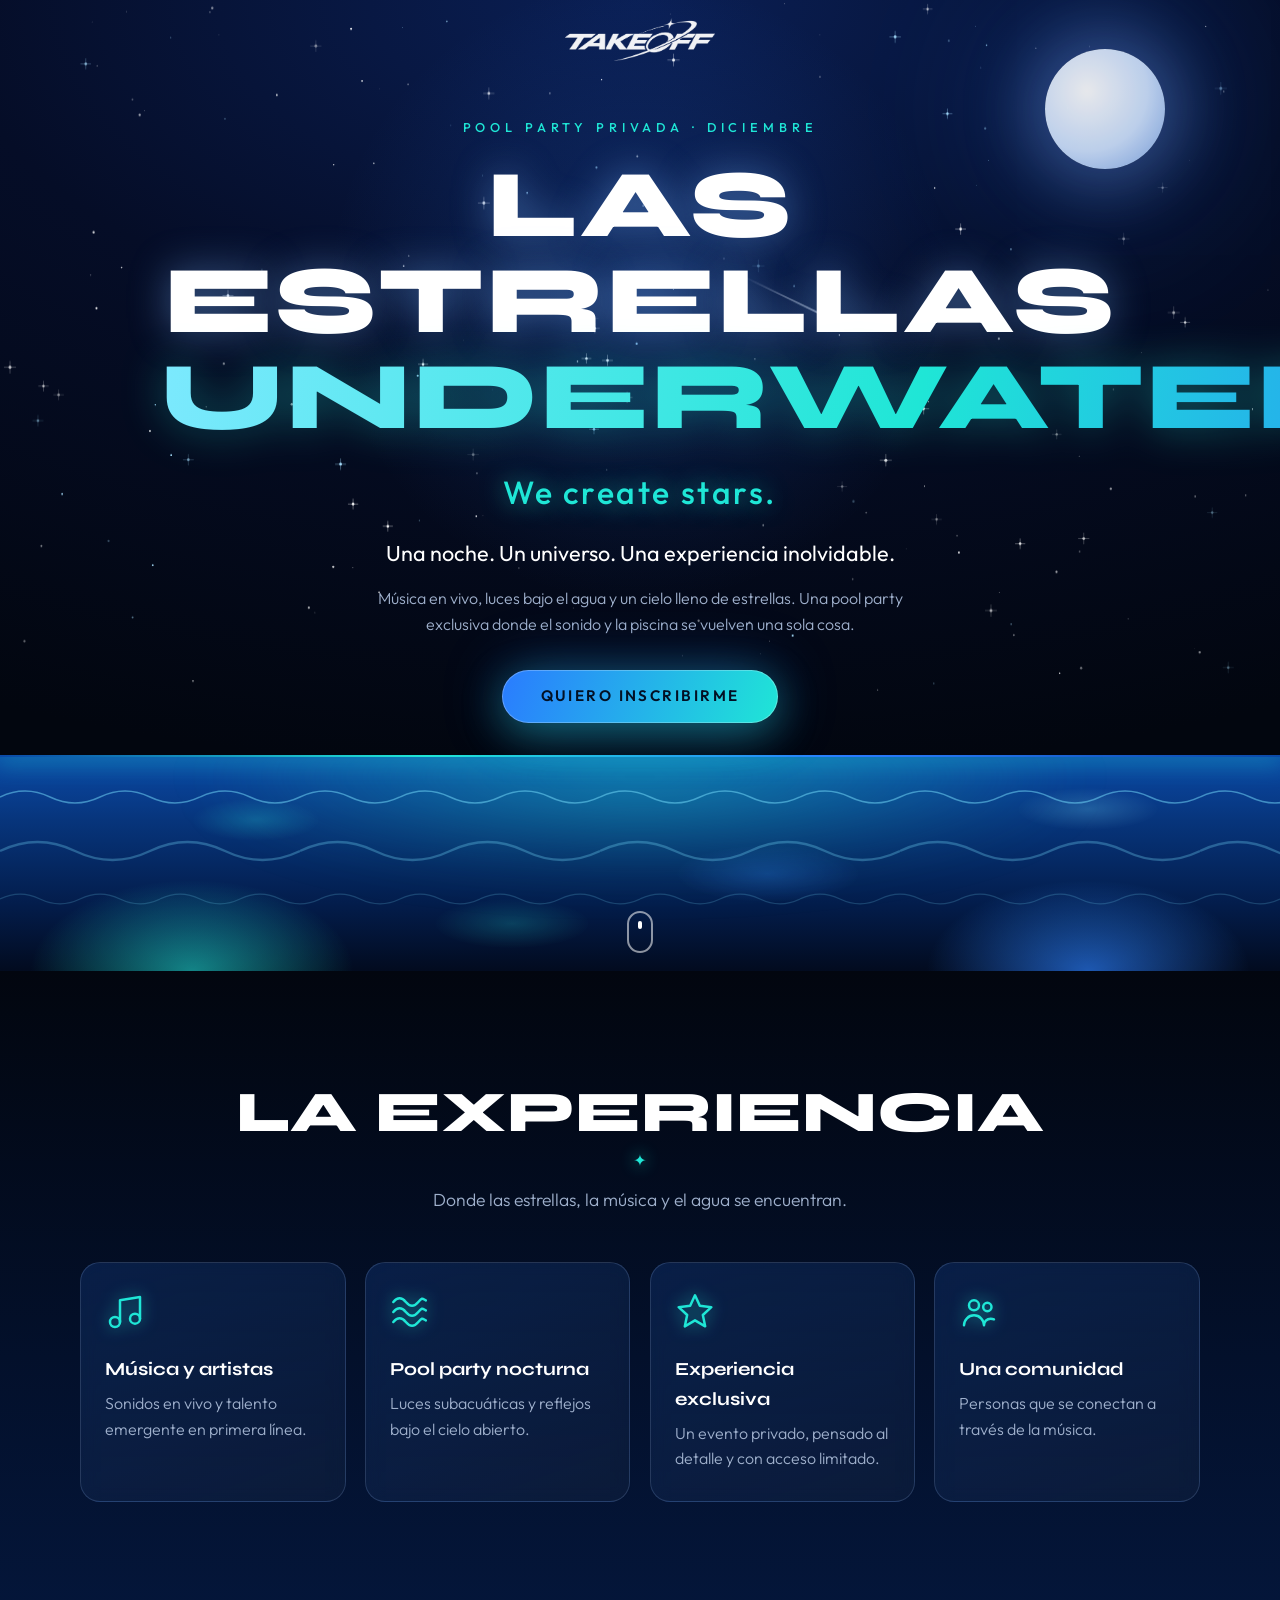
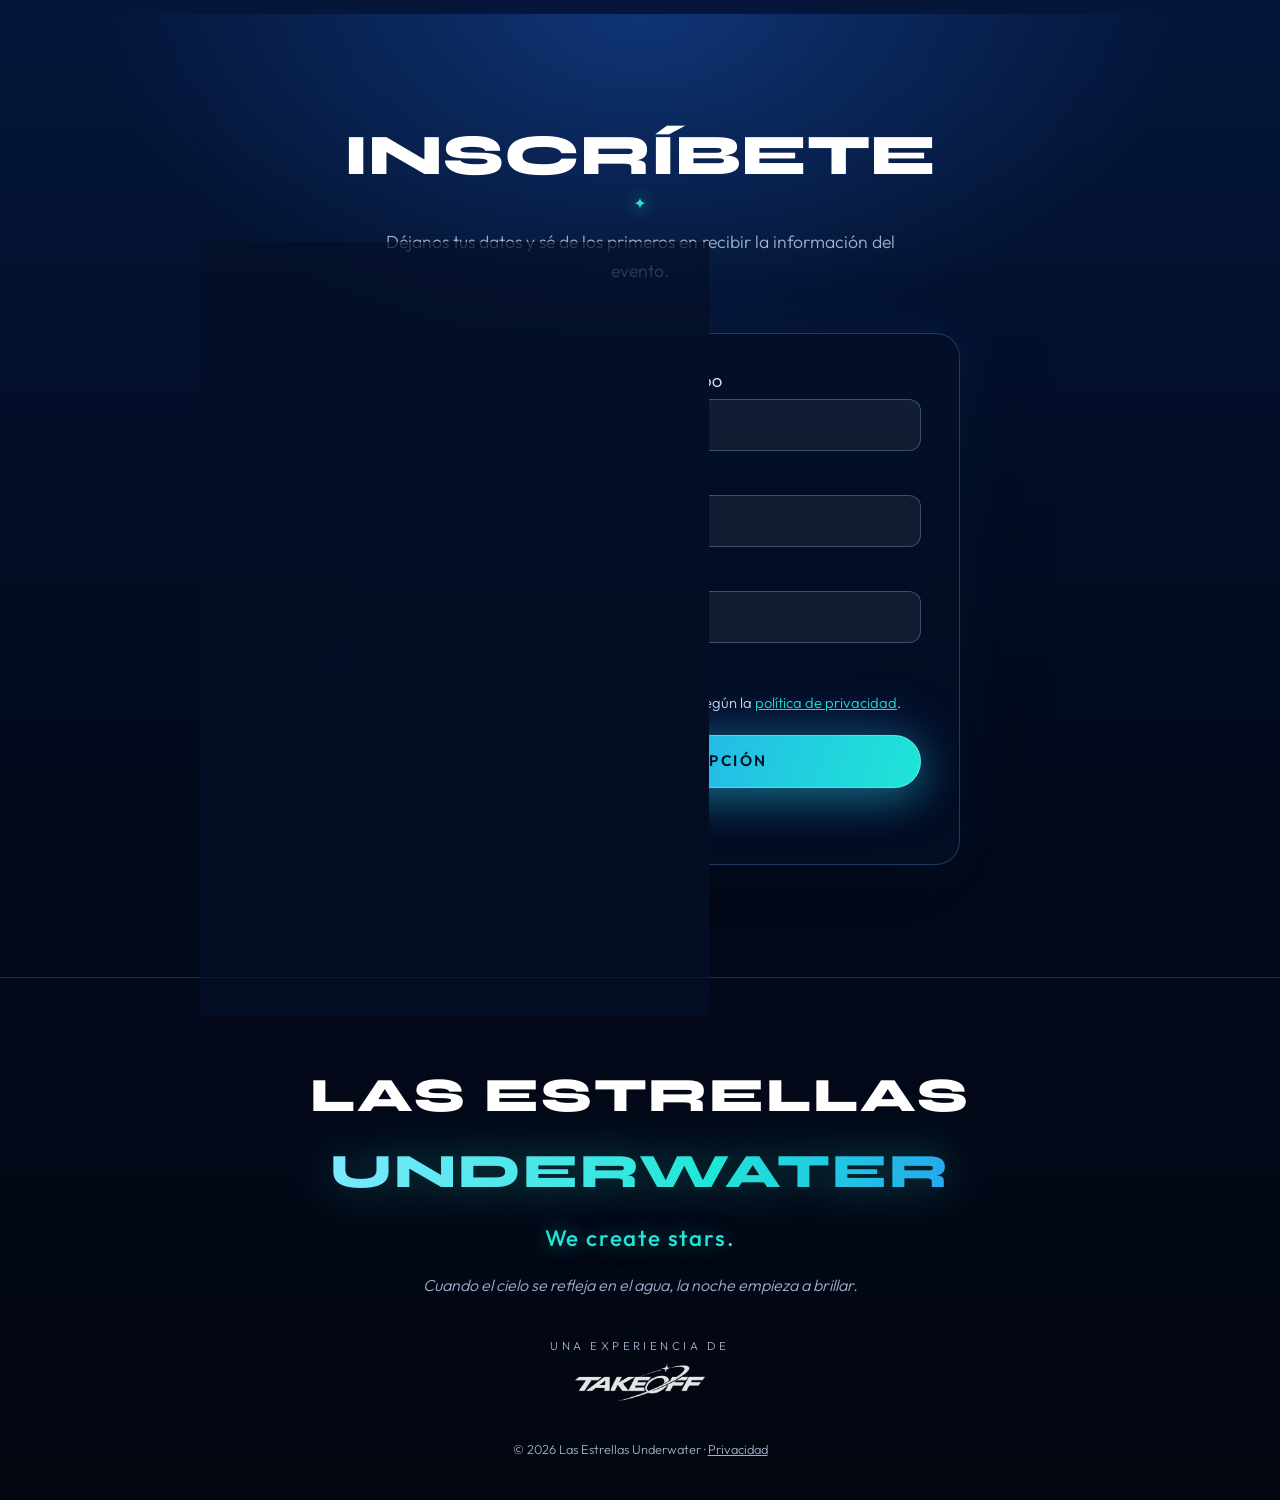
==== index.html @ 4171e139 "Add files via upload" ====
<!DOCTYPE html>
<html lang="es">
<head>
  <meta charset="utf-8">
  <meta name="viewport" content="width=device-width, initial-scale=1, viewport-fit=cover">
  <title>Las Estrellas Underwater</title>
  <meta name="description" content="Una experiencia musical privada alrededor de una piscina bajo las estrellas. Primer evento en diciembre. Inscríbete y asegura tu lugar.">
  <meta name="theme-color" content="#02060f">

  <!-- Open Graph / Redes -->
  <meta property="og:type" content="website">
  <meta property="og:title" content="Las Estrellas Underwater · We create stars.">
  <meta property="og:description" content="Una noche. Un universo. Una experiencia inolvidable. Inscríbete al primer evento de diciembre.">
  <meta property="og:image" content="assets/og-image.png">
  <meta property="og:locale" content="es_ES">
  <meta name="twitter:card" content="summary_large_image">
  <!-- Tras desplegar, añade aquí tu URL real: <meta property="og:url" content="https://TU-DOMINIO"> y usa URL absoluta en og:image -->

  <link rel="icon" type="image/svg+xml" href="assets/favicon.svg">
  <link rel="preconnect" href="https://fonts.googleapis.com">
  <link rel="preconnect" href="https://fonts.gstatic.com" crossorigin>
  <link href="https://fonts.googleapis.com/css2?family=Syne:wght@600;800&family=Outfit:wght@300;400;500;600&display=swap" rel="stylesheet">
  <script>document.documentElement.classList.add('js')</script>
  <link rel="stylesheet" href="css/styles.css">
</head>
<body>
  <a class="skip" href="#inscripcion">Ir al formulario</a>

  <!-- ============ HERO ============ -->
  <header class="hero" id="inicio">
    <canvas id="stars" aria-hidden="true"></canvas>
    <div class="moon" aria-hidden="true"></div>
    <div class="water" aria-hidden="true">
      <div class="water__glow"></div>
      <div class="wave wave--1"></div>
      <div class="wave wave--2"></div>
      <div class="wave wave--3"></div>
      <div class="caustics"></div>
    </div>

    <div class="hero__brand">
      <img src="assets/takeoff-logo.png" alt="TAKEOFF" width="800" height="234" decoding="async">
    </div>

    <div class="hero__content">
      <p class="eyebrow reveal">Pool party privada · Diciembre</p>
      <h1 class="hero__title reveal">
        <span>LAS ESTRELLAS</span>
        <span class="shimmer">UNDERWATER</span>
      </h1>
      <p class="hero__slogan reveal">We create stars.</p>
      <p class="hero__impact reveal">Una noche. Un universo. Una experiencia inolvidable.</p>
      <p class="hero__text reveal">Música en vivo, luces bajo el agua y un cielo lleno de estrellas. Una pool party exclusiva donde el sonido y la piscina se vuelven una sola cosa.</p>
      <a class="btn btn--primary reveal" href="#inscripcion" id="cta-hero">QUIERO INSCRIBIRME</a>
    </div>

    <a class="scroll-hint" href="#experiencia" aria-label="Bajar a la experiencia"><span></span></a>
  </header>

  <main>
    <!-- ============ EXPERIENCIA ============ -->
    <section class="section experience" id="experiencia">
      <div class="container">
        <h2 class="section__title reveal">La experiencia</h2>
        <p class="section__lead reveal">Donde las estrellas, la música y el agua se encuentran.</p>

        <ul class="cards">
          <li class="card reveal">
            <svg viewBox="0 0 24 24" aria-hidden="true"><path d="M9 18V5l12-2v13"/><circle cx="6" cy="18" r="3"/><circle cx="18" cy="16" r="3"/></svg>
            <h3>Música y artistas</h3>
            <p>Sonidos en vivo y talento emergente en primera línea.</p>
          </li>
          <li class="card reveal">
            <svg viewBox="0 0 24 24" aria-hidden="true"><path d="M2 12c2.5-3 5-3 7.5 0s5 3 7.500 0 2.500-2 4.500-1M2 18c2.500-3 5-3 7.500 0s5 3 7.500 0 2.500-2 4.500-1M2 6c2.500-3 5-3 7.500 0s5 3 7.500 0 2.500-2 4.500-1"/></svg>
            <h3>Pool party nocturna</h3>
            <p>Luces subacuáticas y reflejos bajo el cielo abierto.</p>
          </li>
          <li class="card reveal">
            <svg viewBox="0 0 24 24" aria-hidden="true"><path d="M12 2l2.900 6.300 6.900.8-5.100 4.700 1.400 6.800L12 17l-6.100 3.600 1.400-6.800L2.200 9.100l6.900-.8z"/></svg>
            <h3>Experiencia exclusiva</h3>
            <p>Un evento privado, pensado al detalle y con acceso limitado.</p>
          </li>
          <li class="card reveal">
            <svg viewBox="0 0 24 24" aria-hidden="true"><circle cx="9" cy="8" r="3"/><circle cx="17" cy="9" r="2.500"/><path d="M3 20c0-3.300 2.700-6 6-6s6 2.700 6 6M15 20c0-2.200 1.600-4 4-4 1.100 0 2 .4 2 .4"/></svg>
            <h3>Una comunidad</h3>
            <p>Personas que se conectan a través de la música.</p>
          </li>
        </ul>
      </div>
    </section>

    <!-- ============ INSCRIPCIÓN ============ -->
    <section class="section signup" id="inscripcion">
      <div class="container container--narrow">
        <h2 class="section__title reveal">Inscríbete</h2>
        <p class="section__lead reveal">Déjanos tus datos y sé de los primeros en recibir la información del evento.</p>

        <form id="signup-form" class="form reveal" novalidate autocomplete="on">
          <!-- Honeypot anti-spam: debe permanecer vacío -->
          <div class="hp" aria-hidden="true">
            <label for="website">No rellenar</label>
            <input type="text" id="website" name="website" tabindex="-1" autocomplete="off">
          </div>

          <div class="row">
            <div class="field">
              <label for="nombre">Nombre</label>
              <input type="text" id="nombre" name="nombre" autocomplete="given-name" maxlength="60" required aria-describedby="err-nombre">
              <p class="error" id="err-nombre" role="alert"></p>
            </div>
            <div class="field">
              <label for="apellido">Apellido</label>
              <input type="text" id="apellido" name="apellido" autocomplete="family-name" maxlength="60" required aria-describedby="err-apellido">
              <p class="error" id="err-apellido" role="alert"></p>
            </div>
          </div>

          <div class="row row--age">
            <div class="field field--small">
              <label for="edad">Edad</label>
              <input type="text" id="edad" name="edad" inputmode="numeric" maxlength="3" required aria-describedby="err-edad">
              <p class="error" id="err-edad" role="alert"></p>
            </div>
            <div class="field">
              <label for="instagram">Instagram</label>
              <input type="text" id="instagram" name="instagram" placeholder="@usuario o enlace" autocapitalize="none" autocorrect="off" spellcheck="false" maxlength="120" required aria-describedby="err-instagram">
              <p class="error" id="err-instagram" role="alert"></p>
            </div>
          </div>

          <div class="field">
            <label for="whatsapp">WhatsApp</label>
            <input type="tel" id="whatsapp" name="whatsapp" inputmode="tel" autocomplete="tel" placeholder="+57 300 000 0000" maxlength="24" required aria-describedby="err-whatsapp hint-whatsapp">
            <p class="hint" id="hint-whatsapp">Incluye el prefijo internacional (ej. +57).</p>
            <p class="error" id="err-whatsapp" role="alert"></p>
          </div>

          <div class="field field--check">
            <input type="checkbox" id="consentimiento" name="consentimiento" required aria-describedby="err-consentimiento">
            <label for="consentimiento">Acepto el tratamiento de mis datos personales según la <a href="privacidad.html" target="_blank" rel="noopener" id="privacy-link">política de privacidad</a>.</label>
            <p class="error" id="err-consentimiento" role="alert"></p>
          </div>

          <button type="submit" class="btn btn--primary btn--block" id="submit-btn">
            <span class="btn__label">ASEGURAR MI INSCRIPCIÓN</span>
            <span class="btn__spinner" aria-hidden="true"></span>
          </button>

          <!-- Mensajes de estado (error de red, configuración pendiente...) -->
          <p class="status" id="form-status" role="status" aria-live="polite"></p>
        </form>

        <!-- Confirmación -->
        <div class="success" id="success" hidden tabindex="-1">
          <div class="success__star" aria-hidden="true">✦</div>
          <h3>¡Ya estás dentro!</h3>
          <p>Recibimos tu inscripción. Te escribiremos por WhatsApp con las novedades del evento.</p>
        </div>
      </div>
    </section>
  </main>

  <!-- ============ CIERRE ============ -->
  <footer class="footer">
    <div class="container">
      <p class="footer__brand">LAS ESTRELLAS <span class="shimmer">UNDERWATER</span></p>
      <p class="footer__slogan">We create stars.</p>
      <p class="footer__line">Cuando el cielo se refleja en el agua, la noche empieza a brillar.</p>
      <div class="footer__agency">
        <span>Una experiencia de</span>
        <img src="assets/takeoff-logo.png" alt="TAKEOFF" width="800" height="234" loading="lazy" decoding="async">
      </div>
      <nav class="social" aria-label="Redes sociales">
        <a href="#" id="link-instagram" target="_blank" rel="noopener noreferrer">Instagram</a>
        <a href="#" id="link-tiktok" target="_blank" rel="noopener noreferrer">TikTok</a>
      </nav>
      <p class="footer__legal">© <span id="year"></span> Las Estrellas Underwater · <a href="privacidad.html">Privacidad</a></p>
    </div>
  </footer>

  <script src="js/config.js"></script>
  <script src="js/validators.js"></script>
  <script src="js/main.js"></script>
</body>
</html>
---- css/styles.css ----
/* =========================================================
   LAS ESTRELLAS UNDERWATER · Estilos
   Para cambiar la paleta, edita las variables de :root.
   ========================================================= */

:root {
  --black: #02060f;
  --deep: #041533;
  --ocean: #0a4aa6;
  --electric: #2a7bff;
  --turq: #1fe6d6;
  --silver: #d5deec;
  --muted: #9fb0cc;
  --danger: #ff8aa6;
  --warn: #ffd37a;
  --font-display: 'Syne', system-ui, -apple-system, 'Segoe UI', sans-serif;
  --font-body: 'Outfit', system-ui, -apple-system, 'Segoe UI', sans-serif;
}

*, *::before, *::after { box-sizing: border-box; }
html { scroll-behavior: smooth; -webkit-text-size-adjust: 100%; }
body {
  margin: 0;
  background: var(--black);
  color: var(--silver);
  font-family: var(--font-body);
  font-weight: 300;
  line-height: 1.6;
  overflow-x: hidden;
}
img { max-width: 100%; height: auto; display: block; }
a { color: inherit; }
[hidden] { display: none !important; }

:focus-visible { outline: 2px solid var(--turq); outline-offset: 3px; }

.skip {
  position: absolute; left: 1rem; top: -4rem; z-index: 100;
  background: var(--turq); color: #021024; padding: .6rem 1rem; border-radius: 8px; font-weight: 600;
  transition: top .2s;
}
.skip:focus { top: 1rem; }

/* ---------- Revelado al hacer scroll ---------- */
.js .reveal {
  opacity: 0;
  transform: translateY(24px);
  transition: opacity .9s ease, transform .9s cubic-bezier(.2, .7, .2, 1);
  transition-delay: var(--d, 0s);
}
.js .reveal.is-visible { opacity: 1; transform: none; }

/* ---------- Texto con brillo ---------- */
.shimmer {
  background: linear-gradient(100deg, #7fe9ff 0%, var(--turq) 25%, var(--electric) 50%, #e9f1ff 75%, var(--turq) 100%);
  background-size: 250% 100%;
  -webkit-background-clip: text; background-clip: text;
  color: transparent; -webkit-text-fill-color: transparent;
  animation: shimmer 6s linear infinite;
  filter: drop-shadow(0 0 22px rgba(31, 230, 214, .35));
}
@keyframes shimmer { to { background-position: -250% 0; } }

/* ---------- Botones ---------- */
.btn {
  position: relative; display: inline-flex; align-items: center; justify-content: center;
  padding: 1.05rem 2.4rem; border: 0; border-radius: 999px; cursor: pointer; overflow: hidden;
  font: 600 .95rem/1 var(--font-body); letter-spacing: .16em; text-decoration: none; text-transform: uppercase;
  transition: transform .25s ease, box-shadow .25s ease;
}
.btn { line-height: 1.3; text-align: center; }
@media (max-width: 480px) {
  .btn { letter-spacing: .1em; padding: 1rem 1.2rem; font-size: .88rem; }
  .eyebrow { letter-spacing: .22em; font-size: .72rem; }
}
.btn--primary {
  color: #021024;
  background: linear-gradient(110deg, var(--electric), var(--turq));
  box-shadow: 0 0 0 1px rgba(255, 255, 255, .25) inset, 0 10px 40px rgba(31, 230, 214, .35), 0 0 60px rgba(42, 123, 255, .35);
}
.btn--primary::after {
  content: ""; position: absolute; inset: 0; transform: translateX(-120%);
  background: linear-gradient(100deg, transparent 30%, rgba(255, 255, 255, .55) 50%, transparent 70%);
  animation: sweep 3.8s ease-in-out infinite;
}
@keyframes sweep { 0%, 55% { transform: translateX(-120%); } 100% { transform: translateX(120%); } }
.btn--primary:hover { transform: translateY(-3px) scale(1.02); box-shadow: 0 0 0 1px rgba(255, 255, 255, .35) inset, 0 16px 50px rgba(31, 230, 214, .5), 0 0 80px rgba(42, 123, 255, .5); }
.btn--primary:active { transform: translateY(0) scale(.99); }
.btn--block { width: 100%; margin-top: .6rem; }
.btn[disabled] { cursor: not-allowed; opacity: .85; }
.btn__spinner {
  display: none; position: absolute; width: 22px; height: 22px; border-radius: 50%;
  border: 3px solid rgba(2, 16, 36, .25); border-top-color: #021024; animation: spin .8s linear infinite;
}
.btn.is-loading .btn__label { opacity: 0; }
.btn.is-loading .btn__spinner { display: block; }
.btn.is-loading::after { display: none; }
@keyframes spin { to { transform: rotate(360deg); } }

/* =========================================================
   HERO
   ========================================================= */
.hero {
  position: relative; min-height: 100vh; min-height: 100svh;
  display: grid; place-items: center; text-align: center;
  --water-h: clamp(150px, 24svh, 260px);
  padding: clamp(6rem, 13svh, 8rem) 1.25rem calc(var(--water-h) + 2rem); overflow: hidden; isolation: isolate;
  background: radial-gradient(120% 80% at 50% 0%, #0a1f55 0%, #050d27 45%, var(--black) 100%);
}
.hero::before { /* resplandor que sigue al puntero */
  content: ""; position: absolute; inset: 0; z-index: -2; pointer-events: none;
  background: radial-gradient(520px circle at var(--mx, 50%) var(--my, 30%), rgba(42, 123, 255, .2), transparent 60%);
}
#stars { position: absolute; inset: 0; width: 100%; height: 100%; z-index: -3; }

.moon {
  position: absolute; top: 5%; right: 9%; z-index: -2; opacity: .9;
  width: clamp(64px, 11vw, 120px); aspect-ratio: 1; border-radius: 50%;
  background: radial-gradient(circle at 35% 35%, #fff, #cfe3ff 55%, #7fa8e8);
  box-shadow: 0 0 60px 20px rgba(120, 170, 255, .35), 0 0 160px 60px rgba(42, 123, 255, .2);
}

.hero__brand {
  position: absolute; top: max(1.1rem, env(safe-area-inset-top)); left: 50%; transform: translateX(-50%);
  width: clamp(96px, 20vw, 150px); z-index: 2; opacity: .95;
}

/* Piscina */
.water {
  position: absolute; left: 0; right: 0; bottom: 0; height: var(--water-h); z-index: -1; overflow: hidden;
  background: linear-gradient(180deg, #0b4aa8 0%, #07357c 30%, #031c4a 70%, #020b1f 100%);
}
.water::before { /* línea de horizonte luminosa */
  content: ""; position: absolute; left: 0; right: 0; top: 0; height: 2px; z-index: 3;
  background: linear-gradient(90deg, transparent, var(--turq), var(--electric), transparent);
  box-shadow: 0 0 24px 4px rgba(31, 230, 214, .55);
}
.water::after { /* luces subacuáticas */
  content: ""; position: absolute; inset: 0; z-index: 1; mix-blend-mode: screen;
  background:
    radial-gradient(ellipse 18% 60% at 15% 100%, rgba(31, 230, 214, .55), transparent 70%),
    radial-gradient(ellipse 18% 60% at 85% 100%, rgba(42, 123, 255, .65), transparent 70%);
  animation: lights 5s ease-in-out infinite alternate;
}
@keyframes lights { from { opacity: .55; } to { opacity: 1; } }
.water__glow {
  position: absolute; left: 50%; top: -35%; width: 70%; height: 90%; transform: translateX(-50%);
  background: radial-gradient(closest-side, rgba(31, 230, 214, .4), transparent); filter: blur(30px);
}
.wave {
  position: absolute; left: 0; right: 0; height: 24px; z-index: 2;
  background-image: url("data:image/svg+xml,%3Csvg xmlns='http://www.w3.org/2000/svg' width='200' height='24' viewBox='0 0 200 24'%3E%3Cpath d='M0 12Q25 0 50 12T100 12T150 12T200 12' fill='none' stroke='%2378e0ff' stroke-width='1.5'/%3E%3C/svg%3E");
  background-repeat: repeat-x;
}
.wave--1 { top: 14%; opacity: .5; animation: drift 14s linear infinite; }
.wave--2 { top: 36%; height: 36px; opacity: .3; background-size: 300px 36px; animation: drift 22s linear infinite reverse; }
.wave--3 { top: 62%; height: 20px; opacity: .2; background-size: 160px 20px; animation: drift 18s linear infinite; }
@keyframes drift { to { background-position-x: 400px; } }
.caustics {
  position: absolute; inset: 0; z-index: 1; mix-blend-mode: screen; opacity: .55;
  background:
    radial-gradient(ellipse 90px 30px at 20% 30%, rgba(31, 230, 214, .4), transparent 70%),
    radial-gradient(ellipse 130px 40px at 60% 55%, rgba(42, 123, 255, .45), transparent 70%),
    radial-gradient(ellipse 100px 30px at 85% 25%, rgba(120, 220, 255, .4), transparent 70%),
    radial-gradient(ellipse 110px 35px at 40% 78%, rgba(31, 230, 214, .35), transparent 70%);
  animation: caustics 9s ease-in-out infinite alternate;
}
@keyframes caustics { from { transform: translateX(-3%) scale(1); } to { transform: translateX(3%) scale(1.08); } }

.hero__content { position: relative; z-index: 1; max-width: 60rem; }
.eyebrow {
  margin: 0 0 1.2rem; color: var(--turq); font-weight: 500; font-size: .8rem;
  letter-spacing: .38em; text-transform: uppercase;
}
.hero__title {
  margin: 0; font-family: var(--font-display); font-weight: 800; text-transform: uppercase;
  font-size: clamp(1.6rem, min(7.6vw, 11svh), 6rem); line-height: 1; letter-spacing: .02em;
}
.hero__title span { display: block; }
/* Margen de seguridad: evita que la última letra se corte con el degradado en el texto */
.hero__title .shimmer, .footer__brand .shimmer { display: inline-block; padding: .12em .18em; margin: -.12em -.18em; overflow: visible; }
.hero__title span:first-child { color: #fff; text-shadow: 0 0 40px rgba(120, 180, 255, .45); }
.hero__slogan {
  margin: 1.4rem 0 0; font-size: clamp(1.3rem, 3.6vw, 2rem); font-weight: 500; letter-spacing: .08em;
  color: var(--turq); text-shadow: 0 0 24px rgba(31, 230, 214, .6);
}
.hero__impact { margin: 1.1rem auto 0; max-width: 34rem; font-size: clamp(1.05rem, 2.6vw, 1.35rem); font-weight: 400; color: #fff; }
.hero__text { margin: 1rem auto 2rem; max-width: 36rem; color: var(--muted); }

.scroll-hint {
  position: absolute; left: 50%; bottom: 1.1rem; z-index: 4; transform: translateX(-50%);
  width: 26px; height: 42px; border: 2px solid rgba(255, 255, 255, .55); border-radius: 14px;
}
.scroll-hint span {
  position: absolute; left: 50%; top: 8px; width: 4px; height: 8px; margin-left: -2px; border-radius: 2px;
  background: #fff; animation: scrollDot 1.8s ease-in-out infinite;
}
@keyframes scrollDot { 0% { opacity: 0; transform: translateY(0); } 40% { opacity: 1; } 100% { opacity: 0; transform: translateY(14px); } }

/* =========================================================
   SECCIONES
   ========================================================= */
.section { position: relative; padding: clamp(4.5rem, 10vw, 7rem) 0; }
.container { width: min(100% - 2.5rem, 70rem); margin-inline: auto; }
.container--narrow { width: min(100% - 2.5rem, 40rem); }
.section__title {
  margin: 0; text-align: center; text-transform: uppercase;
  font-family: var(--font-display); font-weight: 800; font-size: clamp(2rem, 6vw, 3.6rem); line-height: 1.05; color: #fff;
}
.section__title::after {
  content: "✦"; display: block; margin-top: .6rem; font-size: 1rem; color: var(--turq); text-shadow: 0 0 16px var(--turq);
}
.section__lead { margin: 1rem auto 3rem; max-width: 32rem; text-align: center; color: var(--muted); font-size: 1.1rem; }

.experience { background: linear-gradient(180deg, var(--black), #03102b 60%, #04163a); }
.cards { list-style: none; margin: 0; padding: 0; display: grid; gap: 1.2rem; grid-template-columns: 1fr; }
@media (min-width: 640px) { .cards { grid-template-columns: repeat(2, 1fr); } }
@media (min-width: 1000px) { .cards { grid-template-columns: repeat(4, 1fr); } }
.card {
  padding: 1.8rem 1.5rem; border-radius: 20px; backdrop-filter: blur(8px);
  background: linear-gradient(160deg, rgba(42, 123, 255, .16), rgba(255, 255, 255, .03));
  border: 1px solid rgba(160, 200, 255, .18);
  transition: transform .35s ease, border-color .35s ease, box-shadow .35s ease;
}
.card:hover { transform: translateY(-6px); border-color: rgba(31, 230, 214, .55); box-shadow: 0 18px 50px rgba(0, 0, 0, .4), 0 0 40px rgba(31, 230, 214, .18); }
.card svg { width: 40px; height: 40px; fill: none; stroke: var(--turq); stroke-width: 1.5; stroke-linecap: round; stroke-linejoin: round; filter: drop-shadow(0 0 8px rgba(31, 230, 214, .6)); }
.card h3 { margin: 1rem 0 .4rem; font-family: var(--font-display); font-size: 1.15rem; color: #fff; }
.card p { margin: 0; color: var(--muted); }

.signup {
  background:
    radial-gradient(60% 50% at 50% 0%, rgba(42, 123, 255, .3), transparent 70%),
    linear-gradient(180deg, #04163a, #02091b 80%);
}

/* =========================================================
   FORMULARIO
   ========================================================= */
.form {
  padding: clamp(1.3rem, 4vw, 2.4rem); border-radius: 24px; backdrop-filter: blur(14px);
  background: rgba(5, 16, 40, .72); border: 1px solid rgba(120, 190, 255, .25);
  box-shadow: 0 30px 80px rgba(0, 0, 0, .5), 0 0 60px rgba(42, 123, 255, .15);
}
.row { display: grid; gap: 1.1rem; margin-bottom: 1.1rem; }
@media (min-width: 560px) {
  .row { grid-template-columns: 1fr 1fr; }
  .row--age { grid-template-columns: 140px 1fr; }
}
.field { margin-bottom: 1.1rem; }
.row .field { margin-bottom: 0; }
.field label {
  display: block; margin-bottom: .4rem; font-size: .8rem; font-weight: 500; letter-spacing: .14em; text-transform: uppercase; color: var(--silver);
}
.field input[type="text"], .field input[type="tel"] {
  width: 100%; padding: .9rem 1rem; border-radius: 12px; color: #fff; font: 400 1rem/1.3 var(--font-body);
  background: rgba(255, 255, 255, .06); border: 1px solid rgba(160, 200, 255, .3);
  transition: border-color .2s, box-shadow .2s, background .2s;
}
.field input::placeholder { color: #7f92b3; }
.field input:focus { outline: none; border-color: var(--turq); background: rgba(255, 255, 255, .09); box-shadow: 0 0 0 3px rgba(31, 230, 214, .25), 0 0 24px rgba(31, 230, 214, .2); }
.field.is-invalid input[type="text"], .field.is-invalid input[type="tel"] { border-color: var(--danger); box-shadow: 0 0 0 3px rgba(255, 138, 166, .18); }
.hint { margin: .4rem 0 0; font-size: .8rem; color: var(--muted); }
.error { display: none; margin: .45rem 0 0; font-size: .85rem; color: var(--danger); }
.is-invalid > .error { display: block; }

.field--check { display: grid; grid-template-columns: auto 1fr; gap: .2rem .8rem; align-items: start; margin: 1.4rem 0 .6rem; }
.field--check label { margin: 0; text-transform: none; letter-spacing: 0; font-size: .92rem; font-weight: 300; line-height: 1.5; }
.field--check a { color: var(--turq); }
.field--check .error { grid-column: 1 / -1; }
.field--check input {
  appearance: none; -webkit-appearance: none; position: relative; margin: .1rem 0 0; width: 22px; height: 22px; cursor: pointer;
  border-radius: 6px; border: 1.5px solid rgba(160, 200, 255, .5); background: rgba(255, 255, 255, .06); transition: .2s;
}
.field--check input:checked { background: linear-gradient(135deg, var(--electric), var(--turq)); border-color: transparent; }
.field--check input:checked::after {
  content: ""; position: absolute; left: 7px; top: 2px; width: 6px; height: 12px;
  border: solid #021024; border-width: 0 2.5px 2.5px 0; transform: rotate(45deg);
}
.field--check.is-invalid input { border-color: var(--danger); }

.status { min-height: 1.4em; margin: 1rem 0 0; font-size: .95rem; text-align: center; }
.status.is-error { color: var(--danger); }
.status.is-warn { color: var(--warn); }
.status.is-info { color: var(--turq); }
.hp { position: absolute; left: -9999px; width: 1px; height: 1px; overflow: hidden; }

.success {
  text-align: center; padding: 3rem 1.5rem; border-radius: 24px;
  background: rgba(5, 16, 40, .72); border: 1px solid rgba(31, 230, 214, .5);
  box-shadow: 0 0 80px rgba(31, 230, 214, .25);
}
.success:focus { outline: none; }
.success__star { font-size: 3rem; color: var(--turq); text-shadow: 0 0 30px var(--turq); animation: pulse 2.2s ease-in-out infinite; }
.success h3 { margin: .4rem 0; font-family: var(--font-display); font-size: 1.8rem; color: #fff; }
.success p { margin: 0 auto; max-width: 26rem; color: var(--silver); }
@keyframes pulse { 50% { transform: scale(1.2); opacity: .8; } }

/* =========================================================
   CIERRE
   ========================================================= */
.footer {
  padding: 5rem 0 2.5rem; text-align: center;
  background: linear-gradient(180deg, #02091b, var(--black));
  border-top: 1px solid rgba(31, 230, 214, .25);
}
.footer__brand { margin: 0; font-family: var(--font-display); font-weight: 800; font-size: clamp(1.4rem, 5.6vw, 3rem); letter-spacing: .04em; color: #fff; }
.footer__slogan { margin: .6rem 0 0; font-size: 1.4rem; font-weight: 500; letter-spacing: .08em; color: var(--turq); text-shadow: 0 0 20px rgba(31, 230, 214, .5); }
.footer__line { margin: 1rem auto 0; max-width: 28rem; color: var(--muted); font-style: italic; }
.footer__agency { margin: 2.4rem auto 0; display: flex; flex-direction: column; align-items: center; gap: .5rem; }
.footer__agency span { font-size: .72rem; letter-spacing: .3em; text-transform: uppercase; color: var(--muted); }
.footer__agency img { width: 130px; opacity: .9; }
.social { margin-top: 2rem; display: flex; justify-content: center; gap: .8rem; flex-wrap: wrap; }
.social a {
  padding: .7rem 1.5rem; border-radius: 999px; text-decoration: none; font-weight: 500; letter-spacing: .1em; text-transform: uppercase; font-size: .85rem;
  border: 1px solid rgba(160, 200, 255, .35); transition: .25s;
}
.social a:hover { border-color: var(--turq); color: var(--turq); box-shadow: 0 0 24px rgba(31, 230, 214, .3); transform: translateY(-2px); }
.footer__legal { margin: 2.4rem 0 0; font-size: .8rem; color: var(--muted); }

/* =========================================================
   PÁGINA LEGAL (privacidad.html)
   ========================================================= */
.legal { padding: 5rem 0; min-height: 100vh; background: radial-gradient(80% 40% at 50% 0%, rgba(42, 123, 255, .25), transparent 70%), var(--black); }
.legal .container { width: min(100% - 2.5rem, 46rem); }
.legal h1 { font-family: var(--font-display); font-size: clamp(1.8rem, 6vw, 2.8rem); color: #fff; margin: 0 0 .4rem; }
.legal h2 { font-family: var(--font-display); font-size: 1.25rem; color: var(--turq); margin: 2rem 0 .4rem; }
.legal p, .legal li { color: var(--silver); }
.legal a { color: var(--turq); }
.legal .back { display: inline-block; margin-bottom: 2rem; text-decoration: none; letter-spacing: .1em; text-transform: uppercase; font-size: .8rem; }

/* =========================================================
   Accesibilidad: respetar movimiento reducido
   ========================================================= */
@media (prefers-reduced-motion: reduce) {
  *, *::before, *::after { animation: none !important; transition: none !important; scroll-behavior: auto !important; }
  .js .reveal { opacity: 1; transform: none; }
}
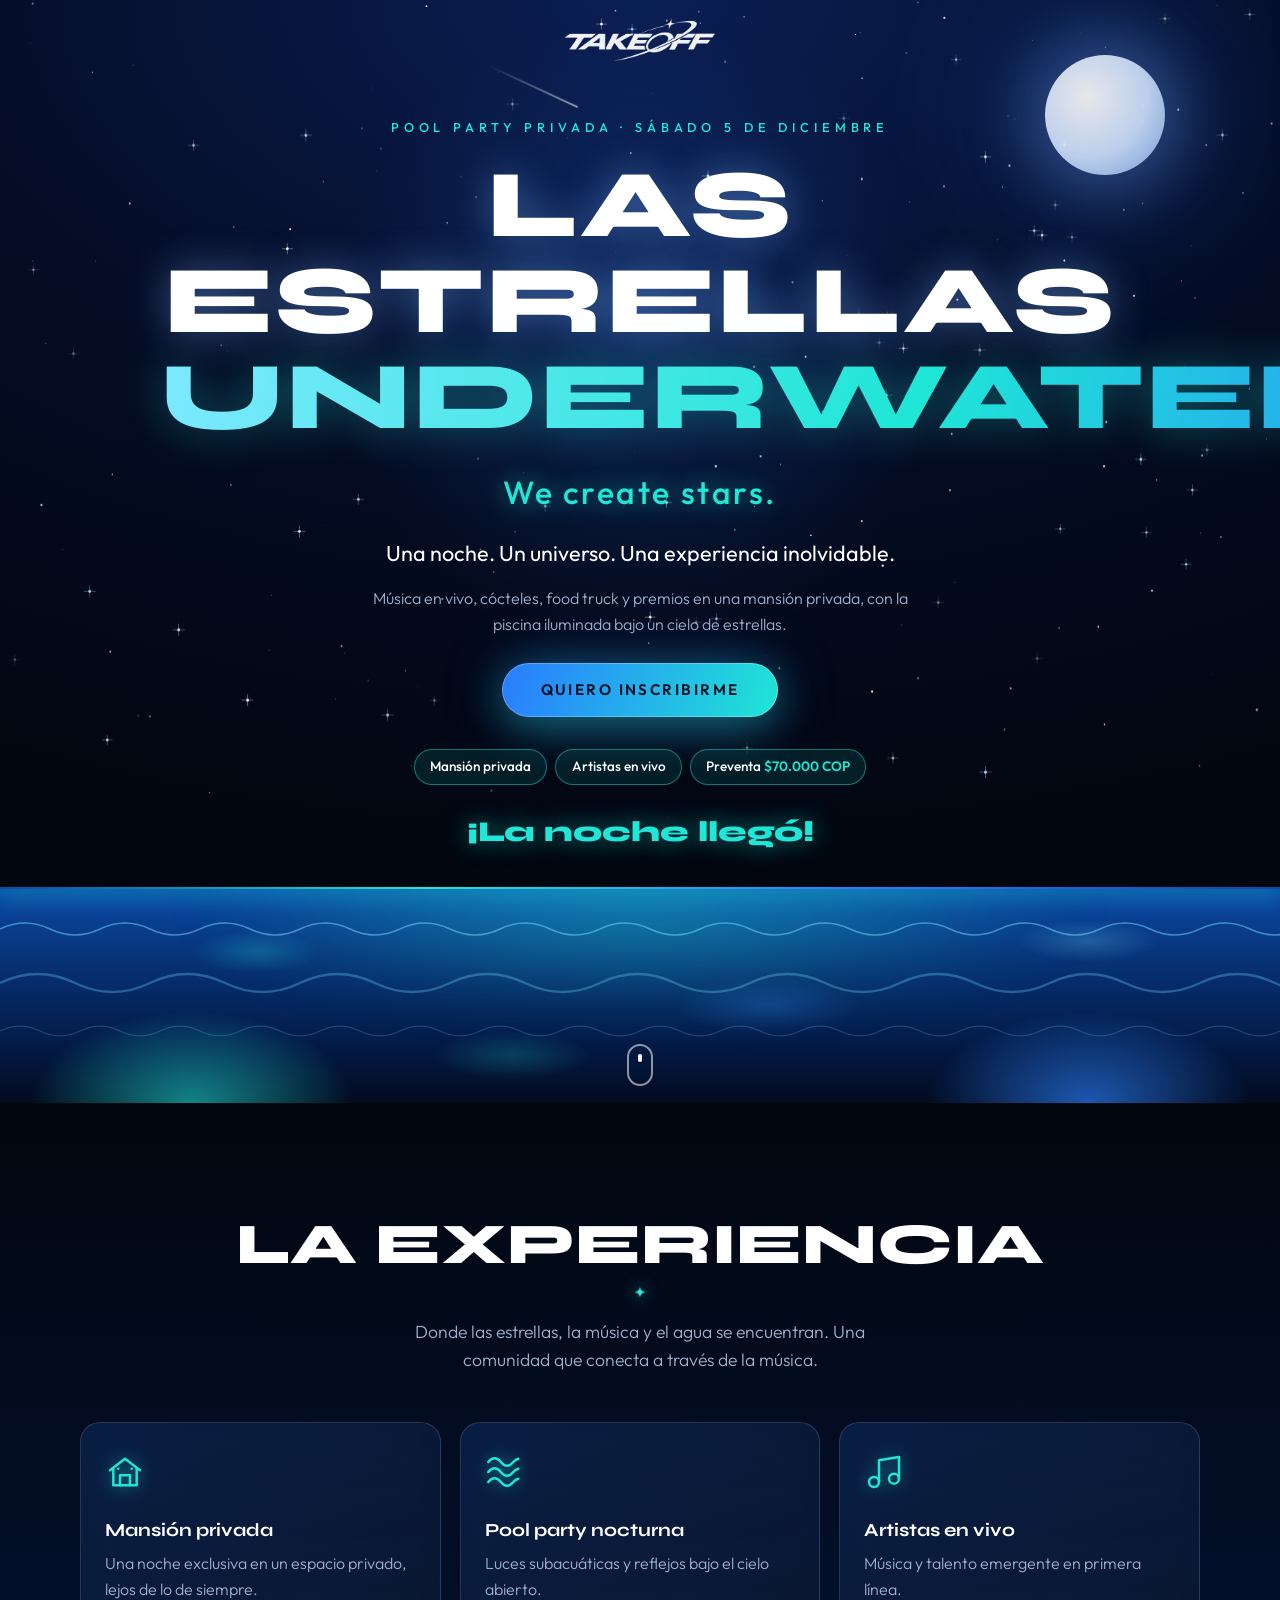
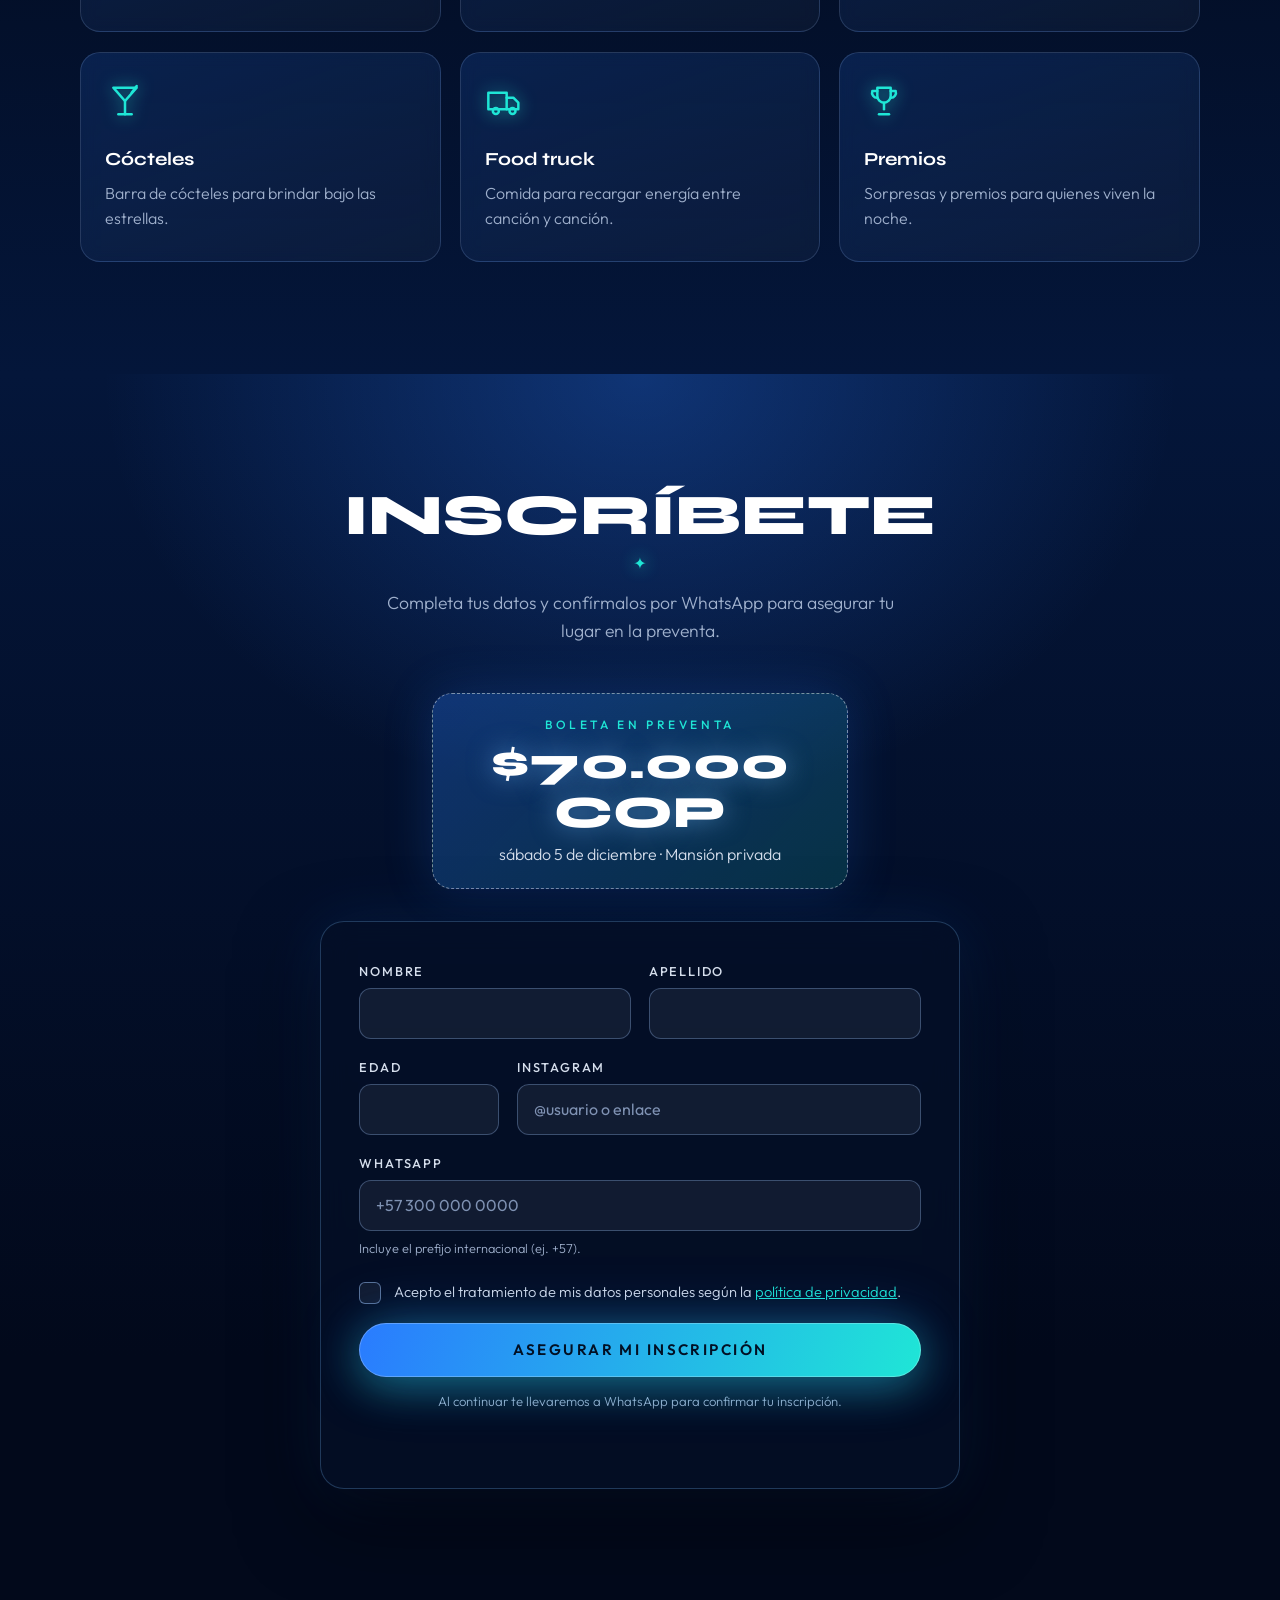
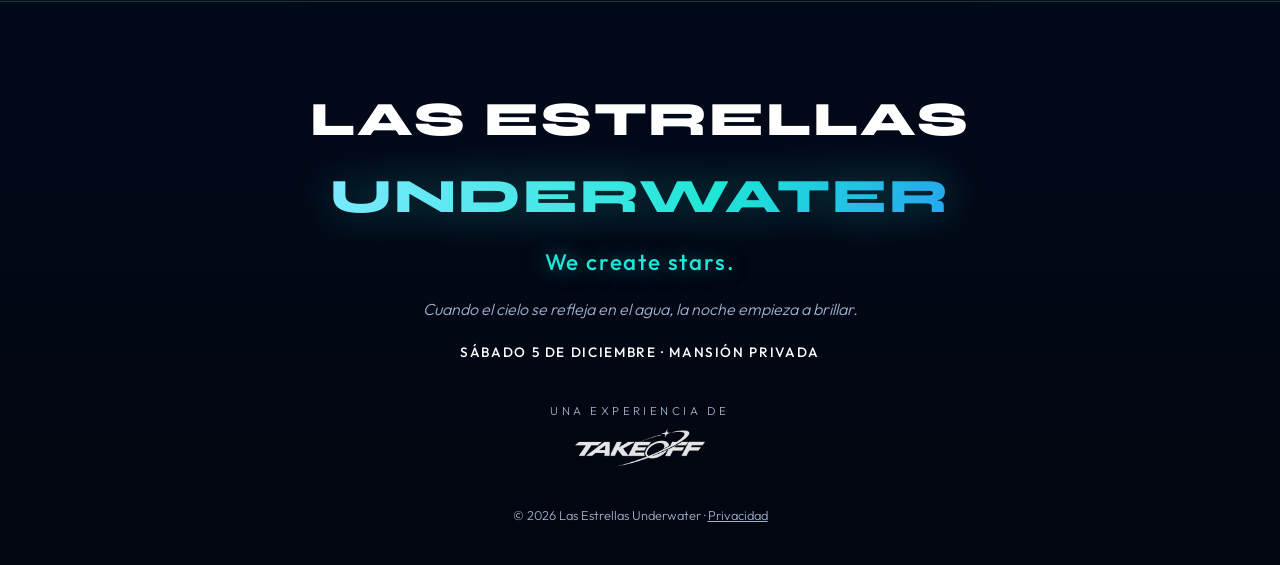
==== commit bc11965a: "Add files via upload" ====
--- a/index.html
+++ b/index.html
@@ -4,13 +4,13 @@
   <meta charset="utf-8">
   <meta name="viewport" content="width=device-width, initial-scale=1, viewport-fit=cover">
   <title>Las Estrellas Underwater</title>
-  <meta name="description" content="Una experiencia musical privada alrededor de una piscina bajo las estrellas. Primer evento en diciembre. Inscríbete y asegura tu lugar.">
+  <meta name="description" content="Pool party privada en una mansión · 5 de diciembre. Artistas en vivo, cócteles, food truck y premios. Preventa $70.000. Inscríbete.">
   <meta name="theme-color" content="#02060f">
 
   <!-- Open Graph / Redes -->
   <meta property="og:type" content="website">
   <meta property="og:title" content="Las Estrellas Underwater · We create stars.">
-  <meta property="og:description" content="Una noche. Un universo. Una experiencia inolvidable. Inscríbete al primer evento de diciembre.">
+  <meta property="og:description" content="Una noche. Un universo. Pool party privada en una mansión el 5 de diciembre. Inscríbete.">
   <meta property="og:image" content="assets/og-image.png">
   <meta property="og:locale" content="es_ES">
   <meta name="twitter:card" content="summary_large_image">
@@ -43,15 +43,35 @@
     </div>
 
     <div class="hero__content">
-      <p class="eyebrow reveal">Pool party privada · Diciembre</p>
+      <p class="eyebrow reveal">Pool party privada · <span class="js-event-date">sábado 5 de diciembre</span></p>
       <h1 class="hero__title reveal">
         <span>LAS ESTRELLAS</span>
         <span class="shimmer">UNDERWATER</span>
       </h1>
       <p class="hero__slogan reveal">We create stars.</p>
       <p class="hero__impact reveal">Una noche. Un universo. Una experiencia inolvidable.</p>
-      <p class="hero__text reveal">Música en vivo, luces bajo el agua y un cielo lleno de estrellas. Una pool party exclusiva donde el sonido y la piscina se vuelven una sola cosa.</p>
+      <p class="hero__text reveal">Música en vivo, cócteles, food truck y premios en una mansión privada, con la piscina iluminada bajo un cielo de estrellas.</p>
+
       <a class="btn btn--primary reveal" href="#inscripcion" id="cta-hero">QUIERO INSCRIBIRME</a>
+
+      <ul class="chips reveal" aria-label="Datos del evento">
+        <li>Mansión privada</li>
+        <li>Artistas en vivo</li>
+        <li>Preventa <strong class="js-price">$70.000 COP</strong></li>
+      </ul>
+
+      <!-- Cuenta regresiva (la fecha se configura en js/config.js) -->
+      <div class="countdown reveal" id="countdown" role="timer" aria-label="Cuenta regresiva para el evento">
+        <p class="countdown__label">La noche empieza en</p>
+        <div class="countdown__grid">
+          <div><span id="cd-d">--</span><small>Días</small></div>
+          <div><span id="cd-h">--</span><small>Horas</small></div>
+          <div><span id="cd-m">--</span><small>Min</small></div>
+          <div><span id="cd-s">--</span><small>Seg</small></div>
+        </div>
+        <p class="countdown__done" id="cd-done" hidden>¡La noche llegó!</p>
+      </div>
+
     </div>
 
     <a class="scroll-hint" href="#experiencia" aria-label="Bajar a la experiencia"><span></span></a>
@@ -62,28 +82,38 @@
     <section class="section experience" id="experiencia">
       <div class="container">
         <h2 class="section__title reveal">La experiencia</h2>
-        <p class="section__lead reveal">Donde las estrellas, la música y el agua se encuentran.</p>
+        <p class="section__lead reveal">Donde las estrellas, la música y el agua se encuentran. Una comunidad que conecta a través de la música.</p>
 
         <ul class="cards">
           <li class="card reveal">
-            <svg viewBox="0 0 24 24" aria-hidden="true"><path d="M9 18V5l12-2v13"/><circle cx="6" cy="18" r="3"/><circle cx="18" cy="16" r="3"/></svg>
-            <h3>Música y artistas</h3>
-            <p>Sonidos en vivo y talento emergente en primera línea.</p>
-          </li>
-          <li class="card reveal">
-            <svg viewBox="0 0 24 24" aria-hidden="true"><path d="M2 12c2.5-3 5-3 7.5 0s5 3 7.500 0 2.500-2 4.500-1M2 18c2.500-3 5-3 7.500 0s5 3 7.500 0 2.500-2 4.500-1M2 6c2.500-3 5-3 7.500 0s5 3 7.500 0 2.500-2 4.500-1"/></svg>
+            <svg viewBox="0 0 24 24" aria-hidden="true"><path d="M3 11l9-7 9 7"/><path d="M5 10v10h14V10"/><path d="M9 20v-6h6v6"/><path d="M8 10h.01M16 10h.01"/></svg>
+            <h3>Mansión privada</h3>
+            <p>Una noche exclusiva en un espacio privado, lejos de lo de siempre.</p>
+          </li>
+          <li class="card reveal">
+            <svg viewBox="0 0 24 24" aria-hidden="true"><path d="M2 12c2.500-3 5-3 7.500 0s5 3 7.500 0c1-1.200 2-1.800 3-2"/><path d="M2 18c2.500-3 5-3 7.500 0s5 3 7.500 0c1-1.200 2-1.800 3-2"/><path d="M2 6c2.500-3 5-3 7.500 0s5 3 7.500 0c1-1.200 2-1.800 3-2"/></svg>
             <h3>Pool party nocturna</h3>
             <p>Luces subacuáticas y reflejos bajo el cielo abierto.</p>
           </li>
           <li class="card reveal">
-            <svg viewBox="0 0 24 24" aria-hidden="true"><path d="M12 2l2.900 6.300 6.900.8-5.100 4.700 1.400 6.800L12 17l-6.100 3.600 1.400-6.800L2.200 9.100l6.900-.8z"/></svg>
-            <h3>Experiencia exclusiva</h3>
-            <p>Un evento privado, pensado al detalle y con acceso limitado.</p>
-          </li>
-          <li class="card reveal">
-            <svg viewBox="0 0 24 24" aria-hidden="true"><circle cx="9" cy="8" r="3"/><circle cx="17" cy="9" r="2.500"/><path d="M3 20c0-3.300 2.700-6 6-6s6 2.700 6 6M15 20c0-2.200 1.600-4 4-4 1.100 0 2 .4 2 .4"/></svg>
-            <h3>Una comunidad</h3>
-            <p>Personas que se conectan a través de la música.</p>
+            <svg viewBox="0 0 24 24" aria-hidden="true"><path d="M9 18V5l12-2v13"/><circle cx="6" cy="18" r="3"/><circle cx="18" cy="16" r="3"/></svg>
+            <h3>Artistas en vivo</h3>
+            <p>Música y talento emergente en primera línea.</p>
+          </li>
+          <li class="card reveal">
+            <svg viewBox="0 0 24 24" aria-hidden="true"><path d="M5 4h14l-7 8z"/><path d="M12 12v8"/><path d="M8 20h8"/><path d="M16 7l3-4"/></svg>
+            <h3>Cócteles</h3>
+            <p>Barra de cócteles para brindar bajo las estrellas.</p>
+          </li>
+          <li class="card reveal">
+            <svg viewBox="0 0 24 24" aria-hidden="true"><path d="M2 7h11v10H2z"/><path d="M13 10h4l3 3v4h-7"/><circle cx="6.500" cy="18" r="1.800"/><circle cx="16.500" cy="18" r="1.800"/></svg>
+            <h3>Food truck</h3>
+            <p>Comida para recargar energía entre canción y canción.</p>
+          </li>
+          <li class="card reveal">
+            <svg viewBox="0 0 24 24" aria-hidden="true"><path d="M8 4h8v5a4 4 0 0 1-8 0z"/><path d="M8 6H5a3 3 0 0 0 3 4"/><path d="M16 6h3a3 3 0 0 1-3 4"/><path d="M12 13v4"/><path d="M9 20h6"/></svg>
+            <h3>Premios</h3>
+            <p>Sorpresas y premios para quienes viven la noche.</p>
           </li>
         </ul>
       </div>
@@ -93,7 +123,13 @@
     <section class="section signup" id="inscripcion">
       <div class="container container--narrow">
         <h2 class="section__title reveal">Inscríbete</h2>
-        <p class="section__lead reveal">Déjanos tus datos y sé de los primeros en recibir la información del evento.</p>
+        <p class="section__lead reveal">Completa tus datos y confírmalos por WhatsApp para asegurar tu lugar en la preventa.</p>
+
+        <div class="ticket reveal">
+          <p class="ticket__tag">Boleta en preventa</p>
+          <p class="ticket__price js-price">$70.000 COP</p>
+          <p class="ticket__date"><span class="js-event-date">sábado 5 de diciembre</span> · Mansión privada</p>
+        </div>
 
         <form id="signup-form" class="form reveal" novalidate autocomplete="on">
           <!-- Honeypot anti-spam: debe permanecer vacío -->
@@ -145,16 +181,21 @@
             <span class="btn__label">ASEGURAR MI INSCRIPCIÓN</span>
             <span class="btn__spinner" aria-hidden="true"></span>
           </button>
+          <p class="form__note">Al continuar te llevaremos a WhatsApp para confirmar tu inscripción.</p>
 
           <!-- Mensajes de estado (error de red, configuración pendiente...) -->
           <p class="status" id="form-status" role="status" aria-live="polite"></p>
         </form>
 
-        <!-- Confirmación -->
+        <!-- Paso final / confirmación -->
         <div class="success" id="success" hidden tabindex="-1">
           <div class="success__star" aria-hidden="true">✦</div>
-          <h3>¡Ya estás dentro!</h3>
-          <p>Recibimos tu inscripción. Te escribiremos por WhatsApp con las novedades del evento.</p>
+          <h3 id="success-title">¡Ya estás dentro!</h3>
+          <p id="success-text"></p>
+          <a class="btn btn--primary" id="wa-btn" href="#" target="_blank" rel="noopener noreferrer" hidden>
+            <span class="btn__label">CONFIRMAR POR WHATSAPP</span>
+          </a>
+          <p class="success__note" id="success-note"></p>
         </div>
       </div>
     </section>
@@ -166,6 +207,7 @@
       <p class="footer__brand">LAS ESTRELLAS <span class="shimmer">UNDERWATER</span></p>
       <p class="footer__slogan">We create stars.</p>
       <p class="footer__line">Cuando el cielo se refleja en el agua, la noche empieza a brillar.</p>
+      <p class="footer__date"><span class="js-event-date">sábado 5 de diciembre</span> · Mansión privada</p>
       <div class="footer__agency">
         <span>Una experiencia de</span>
         <img src="assets/takeoff-logo.png" alt="TAKEOFF" width="800" height="234" loading="lazy" decoding="async">
--- a/css/styles.css
+++ b/css/styles.css
@@ -185,7 +185,7 @@
   color: var(--turq); text-shadow: 0 0 24px rgba(31, 230, 214, .6);
 }
 .hero__impact { margin: 1.1rem auto 0; max-width: 34rem; font-size: clamp(1.05rem, 2.6vw, 1.35rem); font-weight: 400; color: #fff; }
-.hero__text { margin: 1rem auto 2rem; max-width: 36rem; color: var(--muted); }
+.hero__text { margin: 1rem auto 1.6rem; max-width: 36rem; color: var(--muted); }
 
 .scroll-hint {
   position: absolute; left: 50%; bottom: 1.1rem; z-index: 4; transform: translateX(-50%);
@@ -215,7 +215,7 @@
 .experience { background: linear-gradient(180deg, var(--black), #03102b 60%, #04163a); }
 .cards { list-style: none; margin: 0; padding: 0; display: grid; gap: 1.2rem; grid-template-columns: 1fr; }
 @media (min-width: 640px) { .cards { grid-template-columns: repeat(2, 1fr); } }
-@media (min-width: 1000px) { .cards { grid-template-columns: repeat(4, 1fr); } }
+@media (min-width: 1000px) { .cards { grid-template-columns: repeat(3, 1fr); } }
 .card {
   padding: 1.8rem 1.5rem; border-radius: 20px; backdrop-filter: blur(8px);
   background: linear-gradient(160deg, rgba(42, 123, 255, .16), rgba(255, 255, 255, .03));
@@ -316,6 +316,46 @@
 }
 .social a:hover { border-color: var(--turq); color: var(--turq); box-shadow: 0 0 24px rgba(31, 230, 214, .3); transform: translateY(-2px); }
 .footer__legal { margin: 2.4rem 0 0; font-size: .8rem; color: var(--muted); }
+.footer__date { margin: 1.2rem 0 0; font-weight: 500; letter-spacing: .12em; text-transform: uppercase; font-size: .85rem; color: #fff; }
+
+/* =========================================================
+   DATOS DEL EVENTO: chips, cuenta regresiva, boleta
+   ========================================================= */
+.chips { list-style: none; margin: 2rem 0 1.5rem; padding: 0; display: flex; flex-wrap: wrap; justify-content: center; gap: .5rem; }
+.chips li {
+  padding: .4rem .95rem; border-radius: 999px; font-size: .85rem; font-weight: 500; color: #fff;
+  background: rgba(31, 230, 214, .1); border: 1px solid rgba(31, 230, 214, .45);
+}
+.chips strong { color: var(--turq); font-weight: 600; }
+
+.countdown { margin: 0 auto; max-width: 27rem; }
+.countdown__label { margin: 0; font-size: .75rem; font-weight: 500; letter-spacing: .3em; text-transform: uppercase; color: var(--turq); }
+.countdown__grid { margin-top: .7rem; display: grid; grid-template-columns: repeat(4, minmax(0, 1fr)); gap: .6rem; }
+.countdown__grid > div {
+  padding: .7rem .2rem .55rem; border-radius: 14px; backdrop-filter: blur(6px);
+  background: linear-gradient(160deg, rgba(42, 123, 255, .22), rgba(255, 255, 255, .04));
+  border: 1px solid rgba(160, 200, 255, .28);
+}
+.countdown__grid span {
+  display: block; font-family: var(--font-display); font-weight: 800; line-height: 1; color: #fff;
+  font-size: clamp(1.5rem, 6.5vw, 2.3rem); font-variant-numeric: tabular-nums; text-shadow: 0 0 20px rgba(120, 190, 255, .55);
+}
+.countdown__grid small { display: block; margin-top: .35rem; font-size: .65rem; letter-spacing: .18em; text-transform: uppercase; color: var(--muted); }
+.countdown__done { margin: .6rem 0 0; font-family: var(--font-display); font-weight: 800; font-size: 1.8rem; color: var(--turq); text-shadow: 0 0 24px rgba(31, 230, 214, .6); }
+
+.ticket {
+  max-width: 26rem; margin: 0 auto 2rem; padding: 1.3rem 1.5rem; text-align: center; border-radius: 20px;
+  background: linear-gradient(135deg, rgba(42, 123, 255, .3), rgba(31, 230, 214, .16));
+  border: 1px dashed rgba(255, 255, 255, .45); box-shadow: 0 0 50px rgba(42, 123, 255, .2);
+}
+.ticket__tag { margin: 0; font-size: .75rem; font-weight: 500; letter-spacing: .3em; text-transform: uppercase; color: var(--turq); }
+.ticket__price { margin: .3rem 0; font-family: var(--font-display); font-weight: 800; font-size: clamp(2rem, 8vw, 2.8rem); line-height: 1.1; color: #fff; text-shadow: 0 0 26px rgba(120, 190, 255, .5); }
+.ticket__date { margin: 0; color: var(--silver); }
+
+.form__note { margin: .9rem 0 0; font-size: .82rem; text-align: center; color: var(--muted); }
+.success .btn { margin-top: 1.4rem; }
+.success__note { margin: 1rem auto 0; max-width: 22rem; font-size: .85rem; color: var(--muted); }
+.success__note:empty { display: none; }
 
 /* =========================================================
    PÁGINA LEGAL (privacidad.html)
